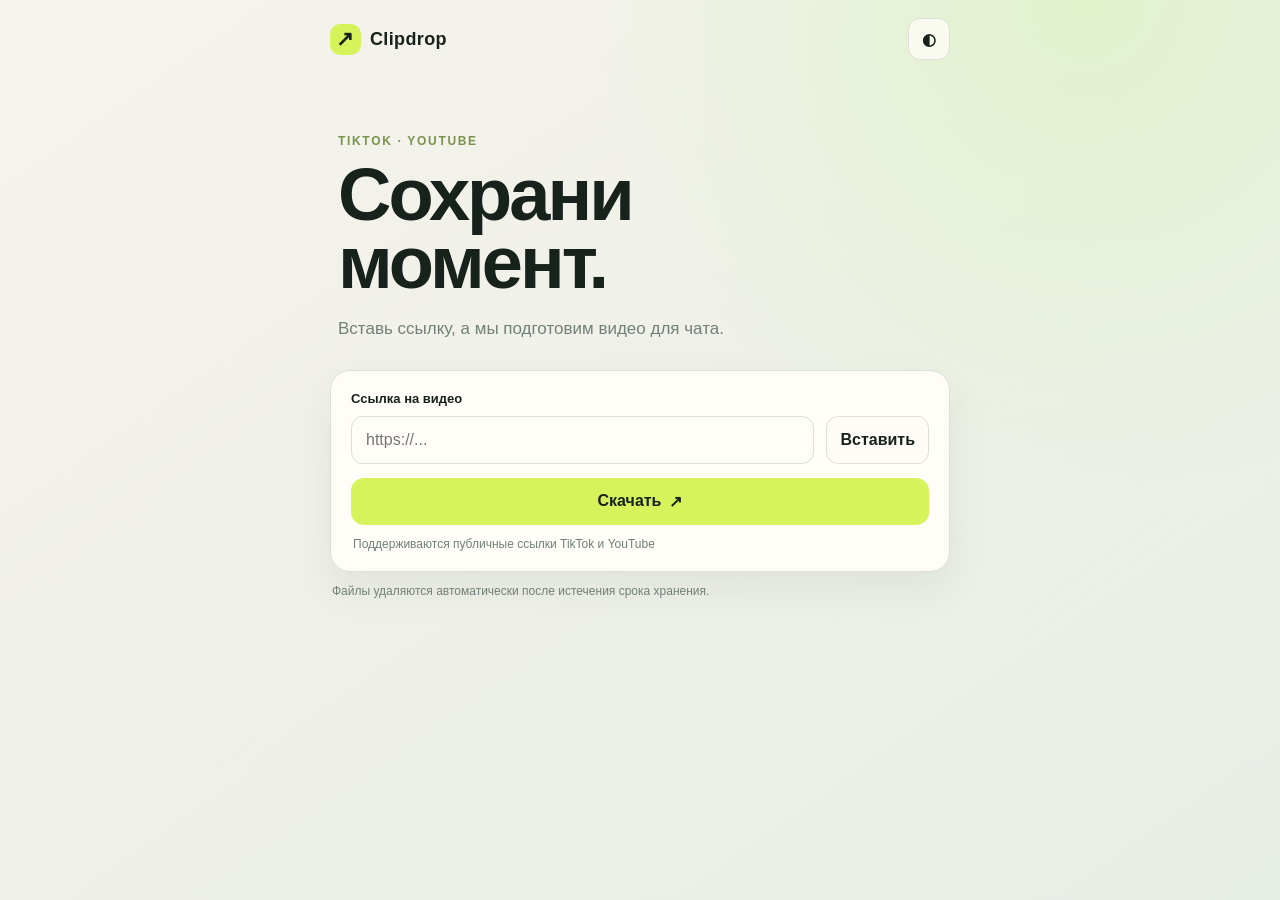
==== docs/downloader.html @ f15dbe9b "Add secure downloader Mini App MVP" ====
<!doctype html>
<html lang="ru">
<head>
  <meta charset="utf-8">
  <meta name="viewport" content="width=device-width,initial-scale=1,viewport-fit=cover">
  <title>Clipdrop</title>
  <link rel="stylesheet" href="downloader.css">
  <script src="https://telegram.org/js/telegram-web-app.js"></script>
</head>
<body>
  <main class="shell">
    <header class="topbar">
      <div class="brand"><span class="brand-mark">↗</span><span>Clipdrop</span></div>
      <button class="icon-button" id="themeButton" aria-label="Переключить тему">◐</button>
    </header>

    <section class="hero">
      <p class="eyebrow">TikTok · YouTube</p>
      <h1>Сохрани момент.</h1>
      <p class="subtitle">Вставь ссылку, а мы подготовим видео для чата.</p>
    </section>

    <section class="composer panel">
      <label for="urlInput">Ссылка на видео</label>
      <div class="input-row">
        <input id="urlInput" type="url" inputmode="url" autocomplete="off" placeholder="https://..." maxlength="2048">
        <button id="pasteButton" class="soft-button" type="button">Вставить</button>
      </div>
      <button id="downloadButton" class="primary-button" type="button">Скачать <span>↗</span></button>
      <p class="hint" id="formHint">Поддерживаются публичные ссылки TikTok и YouTube</p>
    </section>

    <section class="status panel hidden" id="statusPanel" aria-live="polite">
      <div class="status-head"><span class="status-dot"></span><span id="statusLabel">Готовим загрузку</span></div>
      <div class="progress-track"><span id="progressBar"></span></div>
      <p id="statusDetail">Запрашиваем видео...</p>
      <div class="status-actions">
        <button id="cancelButton" class="soft-button" type="button">Отменить</button>
        <a id="resultButton" class="primary-button hidden" href="#">Скачать файл</a>
      </div>
    </section>

    <section class="admin panel hidden" id="adminPanel">
      <div class="section-title"><span>Панель управления</span><button id="refreshAdmin" class="soft-button">Обновить</button></div>
      <div class="metrics"><div><strong id="metricJobs">—</strong><small>всего задач</small></div><div><strong id="metricActive">—</strong><small>активных</small></div><div><strong id="metricFailed">—</strong><small>ошибок</small></div></div>
    </section>

    <p class="footer-note">Файлы удаляются автоматически после истечения срока хранения.</p>
  </main>
  <script src="downloader.js"></script>
</body>
</html>
---- docs/downloader.css ----
:root{font-family:ui-rounded,"SF Pro Rounded","Segoe UI",sans-serif;color:#17221c;background:#f3f0e9;--panel:#fffdf8;--ink:#17221c;--muted:#718078;--line:#dbe0d8;--accent:#d7f35b;--accent-ink:#17221c;--blue:#a9d9ff}*{box-sizing:border-box}body{margin:0;min-height:100vh;background:radial-gradient(circle at 85% 0,#e1f2cc 0,transparent 35%),linear-gradient(145deg,#f6f3ec,#e7eee6);color:var(--ink)}body.dark{--panel:#17221c;--ink:#f2f3e8;--muted:#aab8ae;--line:#35443a;background:radial-gradient(circle at 85% 0,#294b41 0,transparent 35%),#101612}.shell{width:min(100% - 32px,620px);margin:0 auto;padding:calc(18px + env(safe-area-inset-top)) 0 32px}.topbar,.input-row,.status-head,.status-actions,.section-title{display:flex;align-items:center;justify-content:space-between;gap:12px}.brand{display:flex;align-items:center;gap:9px;font-size:18px;font-weight:800;letter-spacing:.02em}.brand-mark{display:grid;place-items:center;width:31px;height:31px;border-radius:10px;background:var(--accent);font-size:21px}.icon-button,.soft-button{border:1px solid var(--line);background:color-mix(in srgb,var(--panel) 78%,transparent);color:var(--ink);border-radius:12px;padding:10px 13px;font:inherit;font-weight:700;cursor:pointer}.icon-button{width:42px;height:42px;padding:0}.hero{padding:74px 8px 28px}.eyebrow{margin:0 0 13px;text-transform:uppercase;letter-spacing:.14em;font-size:12px;font-weight:800;color:#78944c}.hero h1{margin:0;font-size:clamp(42px,12vw,74px);line-height:.92;letter-spacing:-.04em;max-width:560px}.subtitle{max-width:400px;color:var(--muted);font-size:17px;line-height:1.45;margin:20px 0 0}.panel{background:var(--panel);border:1px solid var(--line);border-radius:20px;padding:20px;box-shadow:0 16px 40px #253e2812}.composer label{display:block;font-size:13px;font-weight:800;margin-bottom:10px}.input-row{align-items:stretch}.input-row input{min-width:0;flex:1;border:1px solid var(--line);background:transparent;color:var(--ink);border-radius:12px;padding:14px;font:inherit;font-size:16px;outline:none}.input-row input:focus{border-color:#88b64a;box-shadow:0 0 0 3px #88b64a22}.primary-button{display:flex;align-items:center;justify-content:center;gap:8px;width:100%;border:0;border-radius:13px;padding:14px;background:var(--accent);color:var(--accent-ink);font:inherit;font-weight:900;cursor:pointer;text-decoration:none;margin-top:14px}.primary-button:disabled{opacity:.5;cursor:wait}.hint,.footer-note{color:var(--muted);font-size:12px;margin:12px 2px 0}.status,.admin{margin-top:16px}.status-dot{width:10px;height:10px;border-radius:50%;background:#9acb43;box-shadow:0 0 0 5px #9acb4320}.status-head{justify-content:flex-start;font-weight:900}.progress-track{height:8px;background:var(--line);border-radius:8px;margin:20px 0 10px;overflow:hidden}.progress-track span{display:block;width:12%;height:100%;background:#9acb43;border-radius:8px;transition:width .3s ease}.status p{color:var(--muted);font-size:14px}.status-actions .primary-button{margin:0;flex:1}.status-actions .soft-button{flex:0 0 auto}.section-title{font-weight:900}.metrics{display:grid;grid-template-columns:repeat(3,1fr);gap:10px;margin-top:18px}.metrics div{border:1px solid var(--line);border-radius:14px;padding:14px}.metrics strong,.metrics small{display:block}.metrics strong{font-size:26px}.metrics small{color:var(--muted);font-size:12px;margin-top:4px}.hidden{display:none!important}@media(max-width:430px){.shell{width:min(100% - 22px,620px)}.hero{padding-top:52px}.input-row{display:grid}.soft-button{width:100%}.status-actions{align-items:stretch;flex-direction:column-reverse}.status-actions .soft-button{width:100%}}
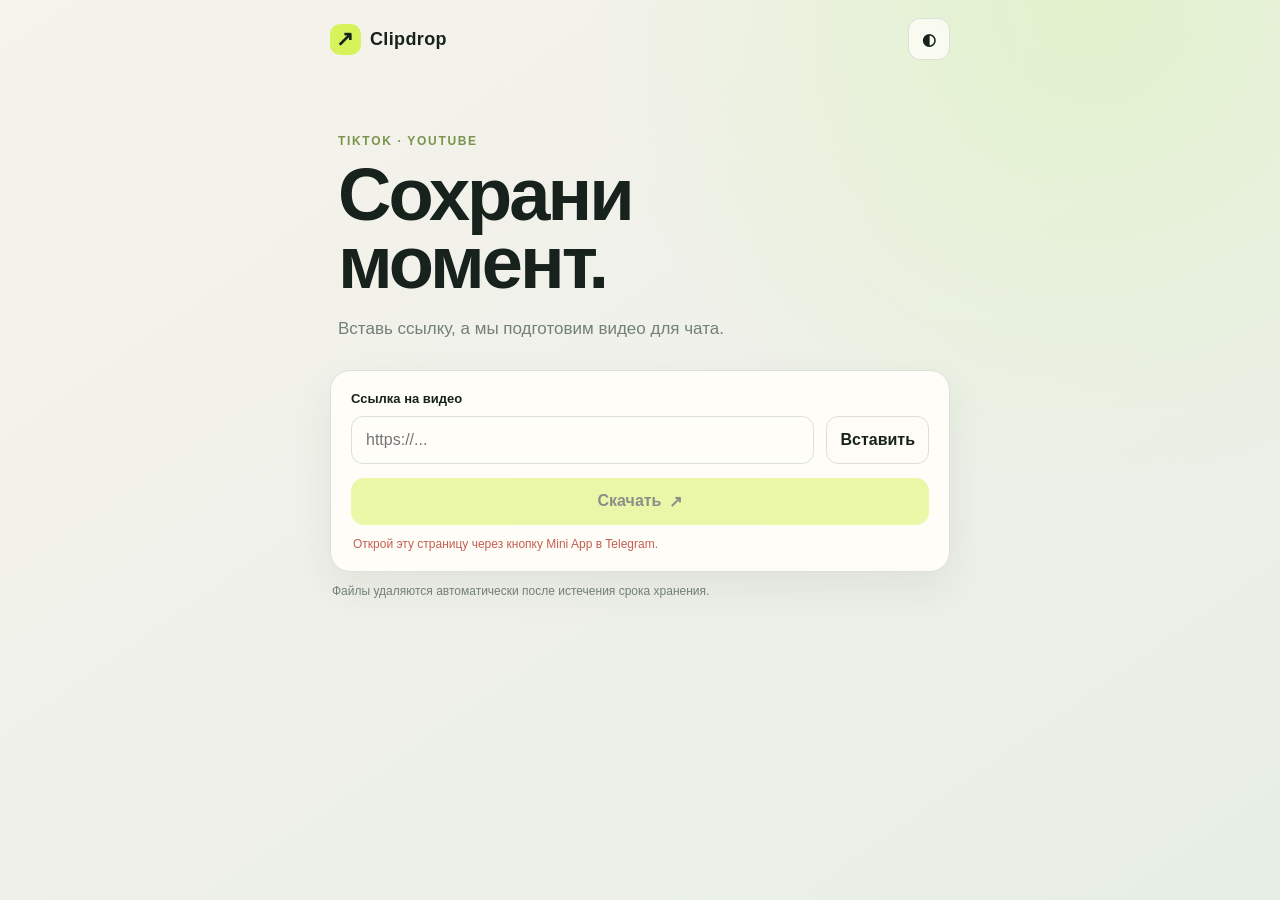
==== commit b81169f7: "Refresh Mini App auth assets" ====
--- a/docs/downloader.html
+++ b/docs/downloader.html
@@ -47,6 +47,6 @@
 
     <p class="footer-note">Файлы удаляются автоматически после истечения срока хранения.</p>
   </main>
-  <script src="downloader.js"></script>
+  <script src="downloader.js?v=20260821-2"></script>
 </body>
 </html>
